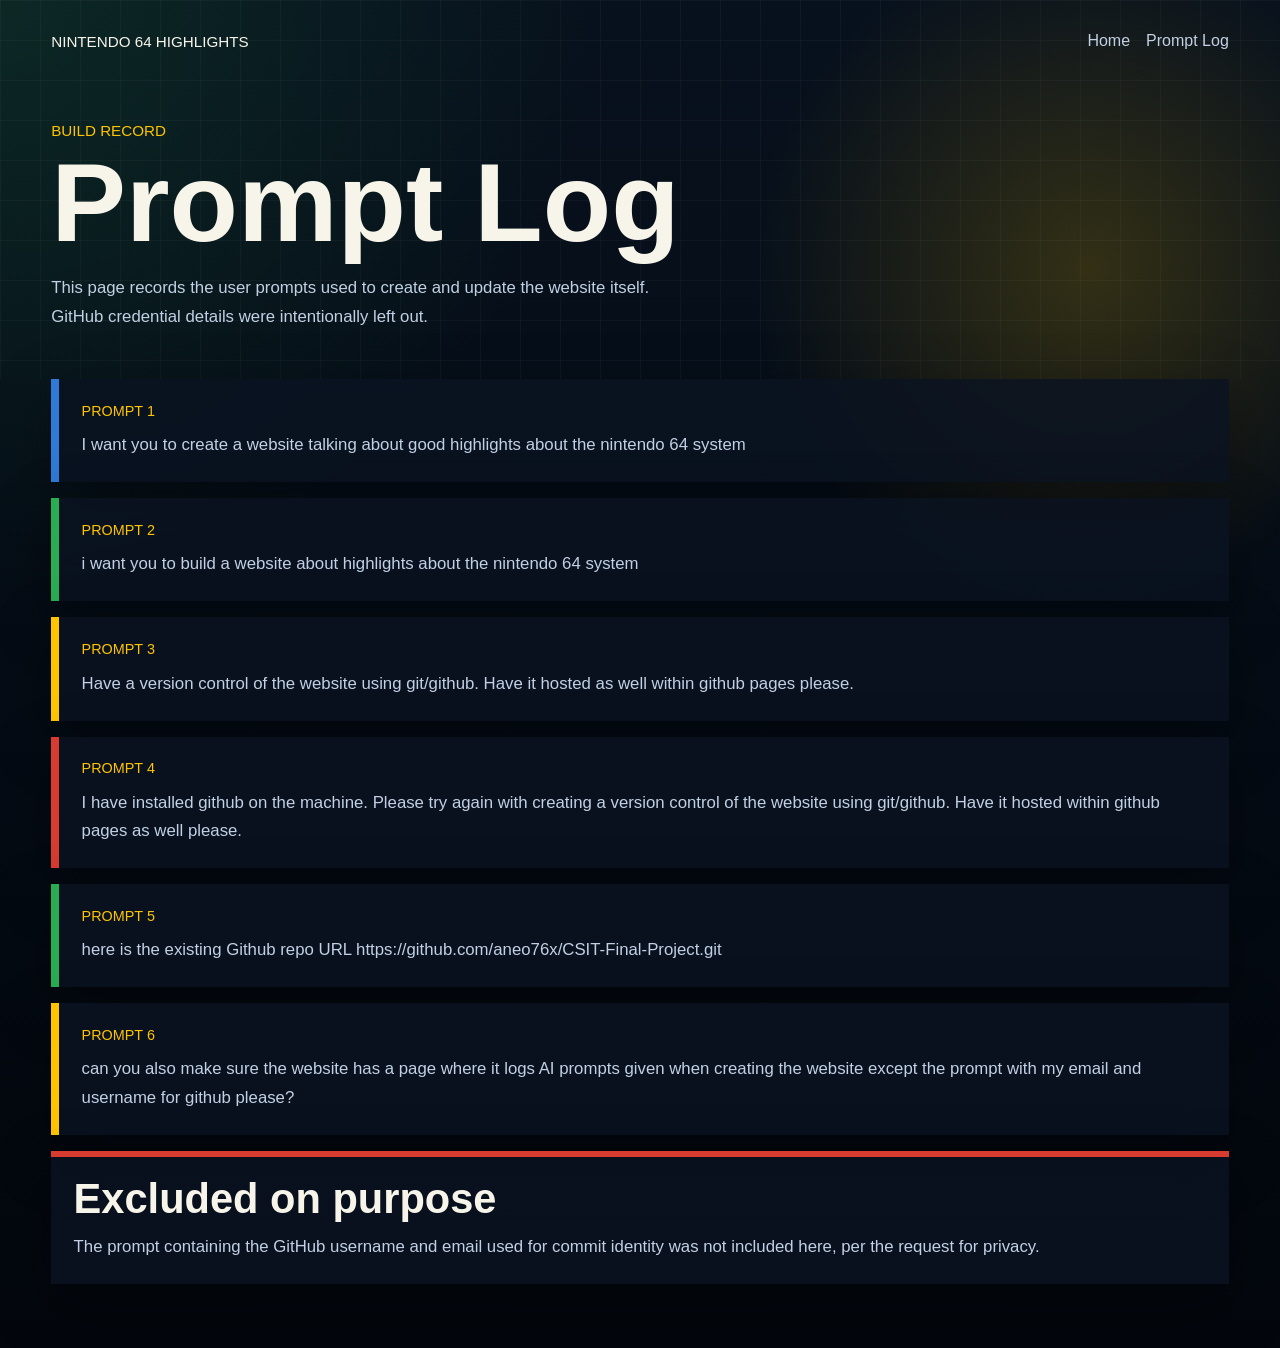
==== prompts.html @ 2c6e8f1c "Add prompt log page" ====
<!DOCTYPE html>
<html lang="en">
<head>
  <meta charset="UTF-8">
  <meta name="viewport" content="width=device-width, initial-scale=1.0">
  <title>Prompt Log | Nintendo 64 Highlights</title>
  <link rel="stylesheet" href="styles.css">
</head>
<body class="subpage-body">
  <header class="subpage-header">
    <nav class="topbar">
      <a class="brand" href="index.html">Nintendo 64 Highlights</a>
      <div class="topbar-links">
        <a href="index.html">Home</a>
        <a href="#prompt-list">Prompt Log</a>
      </div>
    </nav>

    <div class="subpage-hero">
      <p class="eyebrow">Build record</p>
      <h1>Prompt Log</h1>
      <p class="lede">
        This page records the user prompts used to create and update the website itself.
        GitHub credential details were intentionally left out.
      </p>
    </div>
  </header>

  <main class="prompt-layout" id="prompt-list">
    <section class="prompt-card">
      <span class="prompt-tag">Prompt 1</span>
      <p>I want you to create a website talking about good highlights about the nintendo 64 system</p>
    </section>

    <section class="prompt-card">
      <span class="prompt-tag">Prompt 2</span>
      <p>i want you to build a website about highlights about the nintendo 64 system</p>
    </section>

    <section class="prompt-card">
      <span class="prompt-tag">Prompt 3</span>
      <p>Have a version control of the website using git/github. Have it hosted as well within github pages please.</p>
    </section>

    <section class="prompt-card">
      <span class="prompt-tag">Prompt 4</span>
      <p>I have installed github on the machine. Please try again with creating a version control of the website using git/github. Have it hosted within github pages as well please.</p>
    </section>

    <section class="prompt-card">
      <span class="prompt-tag">Prompt 5</span>
      <p>here is the existing Github repo URL https://github.com/aneo76x/CSIT-Final-Project.git</p>
    </section>

    <section class="prompt-card">
      <span class="prompt-tag">Prompt 6</span>
      <p>can you also make sure the website has a page where it logs AI prompts given when creating the website except the prompt with my email and username for github please?</p>
    </section>

    <section class="prompt-note">
      <h2>Excluded on purpose</h2>
      <p>
        The prompt containing the GitHub username and email used for commit identity was not included here,
        per the request for privacy.
      </p>
    </section>
  </main>
</body>
</html>
---- styles.css ----
:root {
  --bg: #07111d;
  --bg-deep: #03070d;
  --panel: rgba(10, 19, 33, 0.82);
  --panel-soft: rgba(255, 255, 255, 0.08);
  --text: #f7f4e9;
  --muted: #c1d0e4;
  --green: #29ad53;
  --blue: #2f7ad6;
  --yellow: #ffc400;
  --red: #d83b30;
  --line: rgba(255, 255, 255, 0.14);
  --shadow: 0 20px 60px rgba(0, 0, 0, 0.35);
}

* {
  box-sizing: border-box;
}

html {
  scroll-behavior: smooth;
}

body {
  margin: 0;
  font-family: "Trebuchet MS", "Segoe UI", sans-serif;
  color: var(--text);
  background:
    radial-gradient(circle at top left, rgba(41, 173, 83, 0.15), transparent 32%),
    radial-gradient(circle at 85% 20%, rgba(255, 196, 0, 0.18), transparent 22%),
    linear-gradient(180deg, var(--bg) 0%, var(--bg-deep) 100%);
}

img {
  display: block;
  max-width: 100%;
}

a {
  color: inherit;
  text-decoration: none;
}

.hero,
.feature-grid,
.spotlight,
.timeline,
.legacy-band,
.intro-band {
  padding-inline: clamp(1.2rem, 4vw, 4rem);
}

.hero {
  min-height: 100vh;
  padding-top: 1.25rem;
  padding-bottom: 3rem;
  background:
    linear-gradient(rgba(255, 255, 255, 0.03) 1px, transparent 1px),
    linear-gradient(90deg, rgba(255, 255, 255, 0.03) 1px, transparent 1px);
  background-size: 40px 40px;
}

.topbar {
  display: flex;
  align-items: center;
  justify-content: space-between;
  gap: 1rem;
  padding: 0.75rem 0 1.5rem;
}

.brand,
h1,
h2,
.year,
.eyebrow {
  font-family: Impact, Haettenschweiler, "Arial Black", sans-serif;
}

.brand {
  letter-spacing: 0;
  text-transform: uppercase;
  font-size: 0.95rem;
}

.topbar-links {
  display: flex;
  flex-wrap: wrap;
  gap: 1rem;
  color: var(--muted);
}

.hero-content {
  display: grid;
  grid-template-columns: minmax(0, 1.1fr) minmax(280px, 0.9fr);
  align-items: center;
  gap: clamp(2rem, 4vw, 4rem);
  padding-top: 2rem;
}

.eyebrow {
  margin: 0 0 0.75rem;
  color: var(--yellow);
  text-transform: uppercase;
  font-size: 0.95rem;
}

h1 {
  margin: 0;
  max-width: 11ch;
  font-size: clamp(3.3rem, 9vw, 7rem);
  line-height: 0.92;
}

.lede,
.intro-band p,
.feature-grid p,
.spotlight p,
.legacy-band p,
.timeline p {
  color: var(--muted);
  font-size: 1.05rem;
  line-height: 1.7;
}

.lede {
  max-width: 40rem;
  margin: 1.25rem 0 0;
}

.hero-stats {
  display: grid;
  grid-template-columns: repeat(3, minmax(0, 1fr));
  gap: 1rem;
  margin-top: 2rem;
}

.hero-stats div {
  min-height: 122px;
  padding: 1rem;
  border: 1px solid var(--line);
  background: var(--panel-soft);
  backdrop-filter: blur(6px);
}

.hero-stats strong {
  display: block;
  margin-bottom: 0.4rem;
  font-size: 1.8rem;
}

.hero-media {
  margin: 0;
}

.hero-media img {
  width: 100%;
  aspect-ratio: 4 / 3;
  object-fit: cover;
  border: 1px solid rgba(255, 255, 255, 0.18);
  box-shadow: var(--shadow);
}

.intro-band {
  padding-top: 1.6rem;
  padding-bottom: 3rem;
}

.intro-band p {
  max-width: 60rem;
  margin: 0;
  font-size: 1.15rem;
}

.feature-grid {
  display: grid;
  grid-template-columns: repeat(2, minmax(0, 1fr));
  gap: 1rem;
  padding-bottom: 4rem;
}

.feature-grid article {
  padding: 1.4rem;
  border-top: 6px solid transparent;
  background: var(--panel);
  box-shadow: var(--shadow);
}

.feature-grid article:nth-child(1) {
  border-color: var(--green);
}

.feature-grid article:nth-child(2) {
  border-color: var(--blue);
}

.feature-grid article:nth-child(3) {
  border-color: var(--yellow);
}

.feature-grid article:nth-child(4) {
  border-color: var(--red);
}

h2 {
  margin: 0 0 0.8rem;
  font-size: clamp(1.8rem, 4vw, 2.6rem);
  line-height: 0.98;
}

.spotlight {
  display: grid;
  grid-template-columns: minmax(0, 1.1fr) minmax(280px, 0.8fr);
  gap: 1rem;
  padding-bottom: 4rem;
}

.spotlight-copy,
.quote-panel {
  padding: 1.6rem;
  background: var(--panel);
  box-shadow: var(--shadow);
}

.quote-panel {
  display: flex;
  align-items: center;
  border-left: 8px solid var(--yellow);
}

.timeline {
  display: grid;
  grid-template-columns: repeat(4, minmax(0, 1fr));
  gap: 1rem;
  padding-bottom: 4rem;
}

.timeline-item {
  padding: 1.2rem;
  background: rgba(255, 255, 255, 0.05);
  border-bottom: 5px solid var(--blue);
}

.timeline-item:nth-child(2) {
  border-color: var(--green);
}

.timeline-item:nth-child(3) {
  border-color: var(--yellow);
}

.timeline-item:nth-child(4) {
  border-color: var(--red);
}

.year {
  display: inline-block;
  margin-bottom: 0.7rem;
  font-size: 1.5rem;
}

.legacy-band {
  padding-top: 1rem;
  padding-bottom: 5rem;
}

.legacy-band p,
.legacy-band h2 {
  max-width: 52rem;
}

.site-footer,
.subpage-header,
.prompt-layout {
  padding-inline: clamp(1.2rem, 4vw, 4rem);
}

.site-footer {
  padding-bottom: 3rem;
}

.site-footer p {
  margin: 0;
  color: var(--muted);
}

.site-footer a {
  color: var(--yellow);
}

.subpage-body {
  min-height: 100vh;
}

.subpage-header {
  padding-top: 1.25rem;
  padding-bottom: 2rem;
  background:
    linear-gradient(rgba(255, 255, 255, 0.03) 1px, transparent 1px),
    linear-gradient(90deg, rgba(255, 255, 255, 0.03) 1px, transparent 1px);
  background-size: 40px 40px;
}

.subpage-hero {
  max-width: 48rem;
  padding: 3rem 0 1rem;
}

.prompt-layout {
  display: grid;
  gap: 1rem;
  padding-bottom: 4rem;
}

.prompt-card,
.prompt-note {
  padding: 1.4rem;
  background: var(--panel);
  box-shadow: var(--shadow);
}

.prompt-card {
  border-left: 8px solid var(--blue);
}

.prompt-card:nth-of-type(2) {
  border-left-color: var(--green);
}

.prompt-card:nth-of-type(3) {
  border-left-color: var(--yellow);
}

.prompt-card:nth-of-type(4) {
  border-left-color: var(--red);
}

.prompt-card:nth-of-type(5) {
  border-left-color: var(--green);
}

.prompt-card:nth-of-type(6) {
  border-left-color: var(--yellow);
}

.prompt-tag {
  display: inline-block;
  margin-bottom: 0.8rem;
  color: var(--yellow);
  font-family: Impact, Haettenschweiler, "Arial Black", sans-serif;
  text-transform: uppercase;
  font-size: 0.9rem;
}

.prompt-card p,
.prompt-note p {
  margin: 0;
  color: var(--muted);
  font-size: 1.05rem;
  line-height: 1.7;
}

.prompt-note {
  border-top: 6px solid var(--red);
}

@media (max-width: 900px) {
  .hero {
    min-height: auto;
  }

  .hero-content,
  .spotlight,
  .feature-grid,
  .timeline,
  .hero-stats {
    grid-template-columns: 1fr;
  }

  h1 {
    max-width: 9ch;
  }
}

@media (max-width: 640px) {
  .topbar {
    align-items: flex-start;
    flex-direction: column;
  }

  .topbar-links {
    gap: 0.75rem;
  }

  h1 {
    font-size: clamp(2.6rem, 15vw, 4rem);
  }

  h2 {
    font-size: clamp(1.6rem, 10vw, 2.2rem);
  }

  .lede,
  .intro-band p,
  .feature-grid p,
  .spotlight p,
  .legacy-band p,
  .timeline p {
    font-size: 1rem;
  }
}
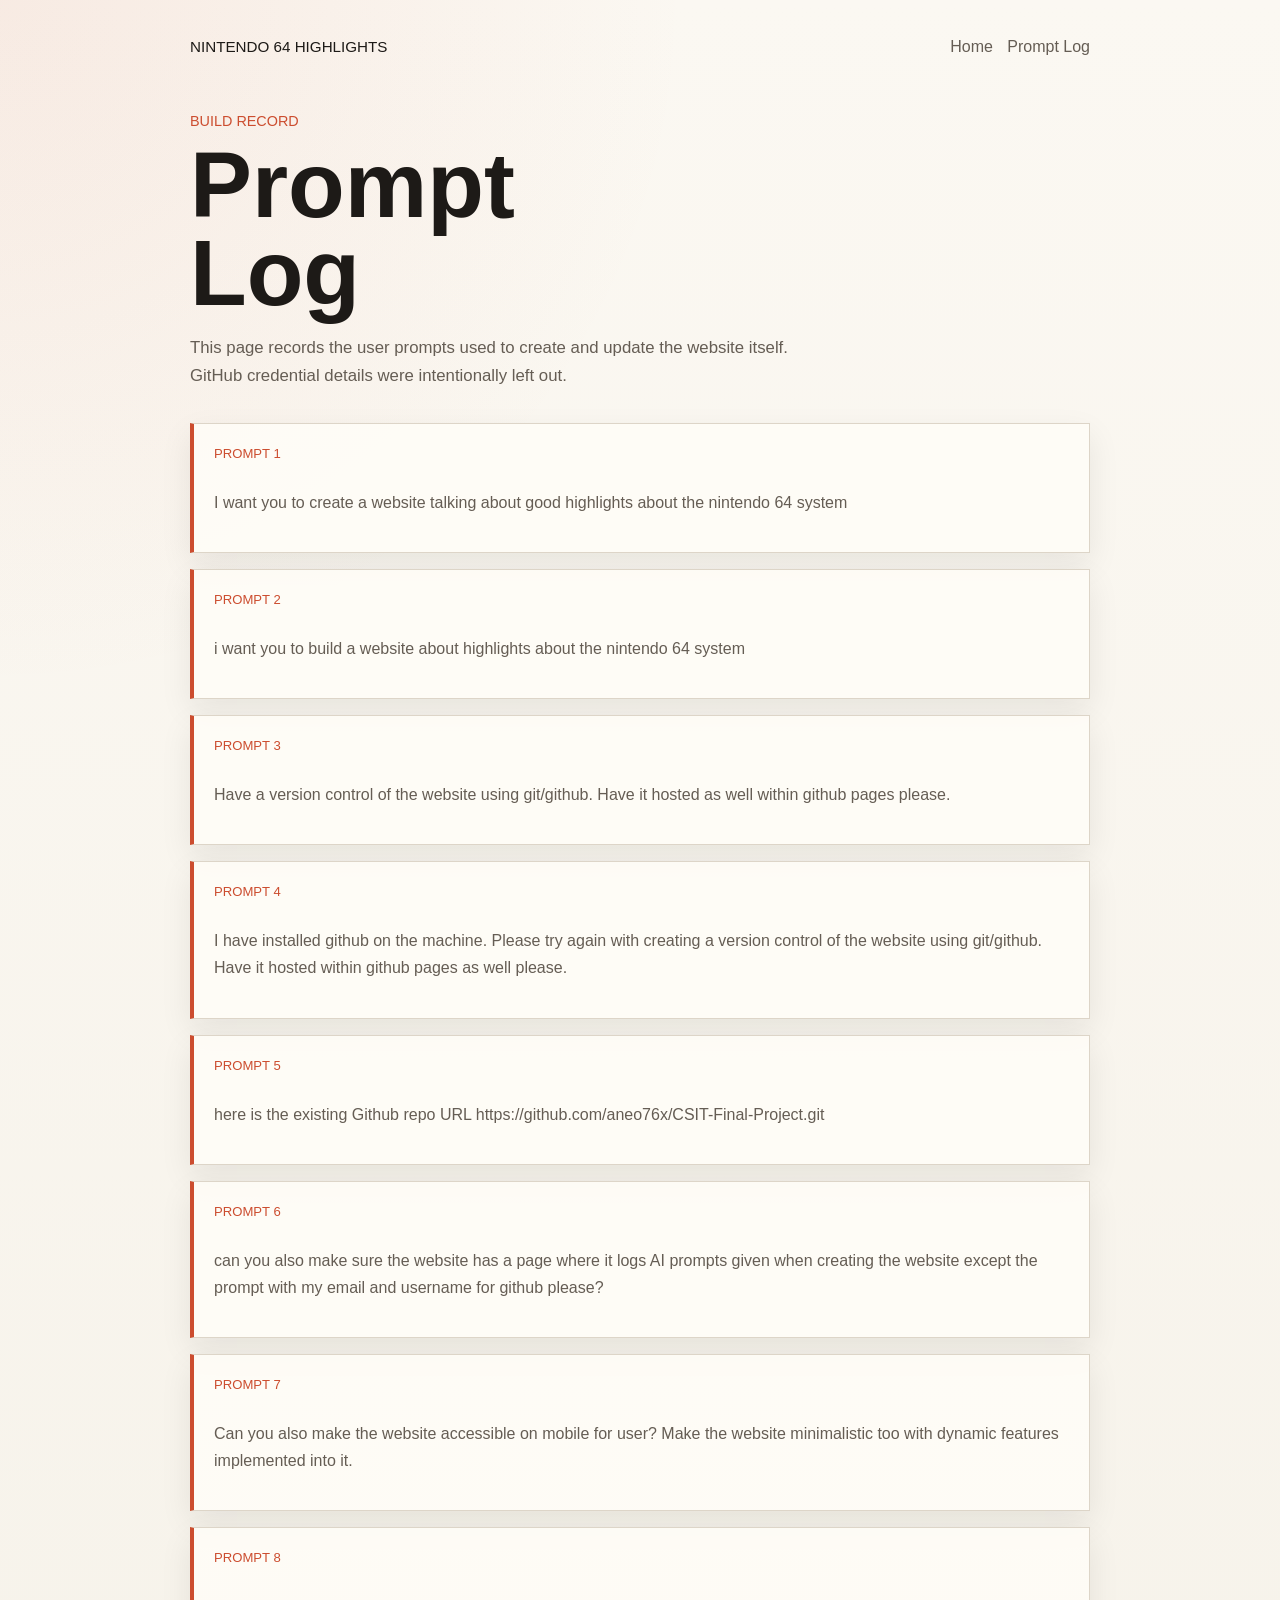
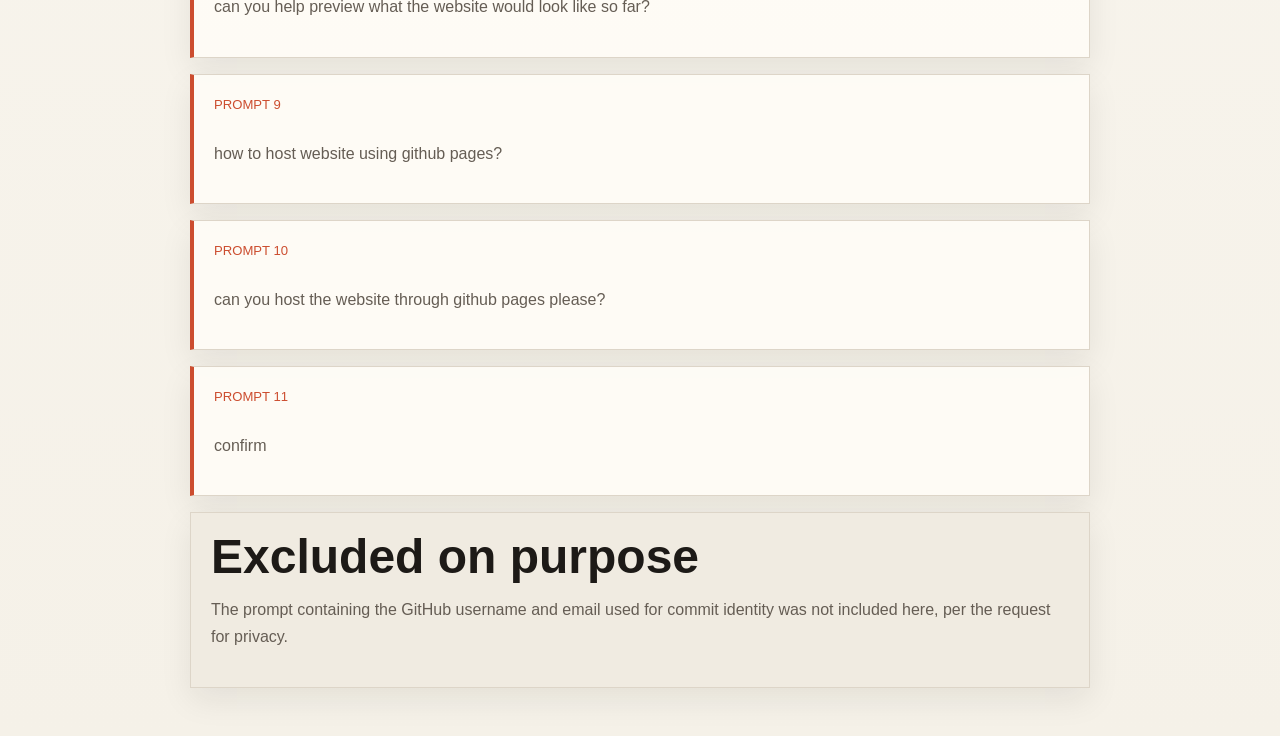
==== commit 7ad3c7f8: "Update prompt log page" ====
--- a/prompts.html
+++ b/prompts.html
@@ -57,6 +57,31 @@
       <p>can you also make sure the website has a page where it logs AI prompts given when creating the website except the prompt with my email and username for github please?</p>
     </section>
 
+    <section class="prompt-card">
+      <span class="prompt-tag">Prompt 7</span>
+      <p>Can you also make the website accessible on mobile for user? Make the website minimalistic too with dynamic features implemented into it.</p>
+    </section>
+
+    <section class="prompt-card">
+      <span class="prompt-tag">Prompt 8</span>
+      <p>can you help preview what the website would look like so far?</p>
+    </section>
+
+    <section class="prompt-card">
+      <span class="prompt-tag">Prompt 9</span>
+      <p>how to host website using github pages?</p>
+    </section>
+
+    <section class="prompt-card">
+      <span class="prompt-tag">Prompt 10</span>
+      <p>can you host the website through github pages please?</p>
+    </section>
+
+    <section class="prompt-card">
+      <span class="prompt-tag">Prompt 11</span>
+      <p>confirm</p>
+    </section>
+
     <section class="prompt-note">
       <h2>Excluded on purpose</h2>
       <p>
--- a/styles.css
+++ b/styles.css
@@ -1,16 +1,14 @@
 :root {
-  --bg: #07111d;
-  --bg-deep: #03070d;
-  --panel: rgba(10, 19, 33, 0.82);
-  --panel-soft: rgba(255, 255, 255, 0.08);
-  --text: #f7f4e9;
-  --muted: #c1d0e4;
-  --green: #29ad53;
-  --blue: #2f7ad6;
-  --yellow: #ffc400;
-  --red: #d83b30;
-  --line: rgba(255, 255, 255, 0.14);
-  --shadow: 0 20px 60px rgba(0, 0, 0, 0.35);
+  --bg: #f5f1e8;
+  --surface: #fffdf8;
+  --surface-strong: #f0ebe1;
+  --text: #1d1a17;
+  --muted: #655d54;
+  --line: #ddd5c8;
+  --accent: #cc4d2f;
+  --accent-strong: #1f6a46;
+  --accent-soft: #ece4d7;
+  --shadow: 0 12px 30px rgba(29, 26, 23, 0.08);
 }
 
 * {
@@ -23,12 +21,11 @@
 
 body {
   margin: 0;
+  color: var(--text);
   font-family: "Trebuchet MS", "Segoe UI", sans-serif;
-  color: var(--text);
   background:
-    radial-gradient(circle at top left, rgba(41, 173, 83, 0.15), transparent 32%),
-    radial-gradient(circle at 85% 20%, rgba(255, 196, 0, 0.18), transparent 22%),
-    linear-gradient(180deg, var(--bg) 0%, var(--bg-deep) 100%);
+    radial-gradient(circle at top left, rgba(204, 77, 47, 0.08), transparent 26%),
+    linear-gradient(180deg, #fbf8f2 0%, var(--bg) 100%);
 }
 
 img {
@@ -41,23 +38,15 @@
   text-decoration: none;
 }
 
-.hero,
-.feature-grid,
-.spotlight,
-.timeline,
-.legacy-band,
-.intro-band {
-  padding-inline: clamp(1.2rem, 4vw, 4rem);
-}
-
-.hero {
-  min-height: 100vh;
-  padding-top: 1.25rem;
-  padding-bottom: 3rem;
-  background:
-    linear-gradient(rgba(255, 255, 255, 0.03) 1px, transparent 1px),
-    linear-gradient(90deg, rgba(255, 255, 255, 0.03) 1px, transparent 1px);
-  background-size: 40px 40px;
+button,
+input {
+  font: inherit;
+}
+
+.site-shell,
+.site-footer {
+  width: min(1100px, calc(100% - 2rem));
+  margin: 0 auto;
 }
 
 .topbar {
@@ -65,346 +54,371 @@
   align-items: center;
   justify-content: space-between;
   gap: 1rem;
-  padding: 0.75rem 0 1.5rem;
+  padding: 1rem 0 1.25rem;
 }
 
 .brand,
+.eyebrow,
 h1,
 h2,
-.year,
-.eyebrow {
+h3,
+.metric-value,
+.game-tag,
+.panel-kicker,
+.prompt-tag {
   font-family: Impact, Haettenschweiler, "Arial Black", sans-serif;
+  letter-spacing: 0;
 }
 
 .brand {
-  letter-spacing: 0;
+  font-size: 0.95rem;
   text-transform: uppercase;
-  font-size: 0.95rem;
 }
 
 .topbar-links {
   display: flex;
   flex-wrap: wrap;
-  gap: 1rem;
+  gap: 0.9rem;
   color: var(--muted);
 }
 
-.hero-content {
+.topbar-links a {
+  padding: 0.35rem 0;
+}
+
+.hero {
   display: grid;
-  grid-template-columns: minmax(0, 1.1fr) minmax(280px, 0.9fr);
+  grid-template-columns: minmax(0, 1.1fr) minmax(260px, 0.9fr);
+  gap: 2rem;
   align-items: center;
-  gap: clamp(2rem, 4vw, 4rem);
-  padding-top: 2rem;
+  padding: 2rem 0 3rem;
 }
 
 .eyebrow {
   margin: 0 0 0.75rem;
-  color: var(--yellow);
+  color: var(--accent);
+  font-size: 0.9rem;
   text-transform: uppercase;
-  font-size: 0.95rem;
 }
 
 h1 {
   margin: 0;
-  max-width: 11ch;
-  font-size: clamp(3.3rem, 9vw, 7rem);
-  line-height: 0.92;
+  max-width: 9ch;
+  font-size: clamp(2.8rem, 8vw, 5.8rem);
+  line-height: 0.95;
+}
+
+h2 {
+  margin: 0;
+  font-size: clamp(1.9rem, 4vw, 3rem);
+  line-height: 0.98;
+}
+
+h3 {
+  margin: 0 0 0.75rem;
+  font-size: clamp(1.35rem, 3vw, 2rem);
+  line-height: 1.05;
 }
 
 .lede,
-.intro-band p,
-.feature-grid p,
-.spotlight p,
-.legacy-band p,
-.timeline p {
+.metric-card p,
+.focus-panel p,
+.focus-points,
+.game-card p,
+.legacy-copy,
+.site-footer p,
+.filter-summary,
+.prompt-card p,
+.prompt-note p {
   color: var(--muted);
+  line-height: 1.7;
+}
+
+.lede {
+  max-width: 38rem;
+  margin: 1rem 0 0;
   font-size: 1.05rem;
-  line-height: 1.7;
-}
-
-.lede {
-  max-width: 40rem;
-  margin: 1.25rem 0 0;
-}
-
-.hero-stats {
-  display: grid;
-  grid-template-columns: repeat(3, minmax(0, 1fr));
-  gap: 1rem;
-  margin-top: 2rem;
-}
-
-.hero-stats div {
-  min-height: 122px;
-  padding: 1rem;
+}
+
+.hero-actions {
+  display: flex;
+  flex-wrap: wrap;
+  gap: 0.85rem;
+  margin-top: 1.5rem;
+}
+
+.button-primary,
+.button-secondary {
+  display: inline-flex;
+  align-items: center;
+  justify-content: center;
+  min-height: 44px;
+  padding: 0.8rem 1.1rem;
   border: 1px solid var(--line);
-  background: var(--panel-soft);
-  backdrop-filter: blur(6px);
-}
-
-.hero-stats strong {
-  display: block;
-  margin-bottom: 0.4rem;
-  font-size: 1.8rem;
-}
-
-.hero-media {
-  margin: 0;
+  background: var(--surface);
+}
+
+.button-primary {
+  color: #fff;
+  border-color: var(--accent);
+  background: var(--accent);
 }
 
 .hero-media img {
   width: 100%;
   aspect-ratio: 4 / 3;
   object-fit: cover;
-  border: 1px solid rgba(255, 255, 255, 0.18);
+  border: 1px solid var(--line);
+  background: var(--surface);
   box-shadow: var(--shadow);
 }
 
-.intro-band {
-  padding-top: 1.6rem;
-  padding-bottom: 3rem;
-}
-
-.intro-band p {
-  max-width: 60rem;
-  margin: 0;
-  font-size: 1.15rem;
-}
-
-.feature-grid {
-  display: grid;
-  grid-template-columns: repeat(2, minmax(0, 1fr));
-  gap: 1rem;
-  padding-bottom: 4rem;
-}
-
-.feature-grid article {
-  padding: 1.4rem;
-  border-top: 6px solid transparent;
-  background: var(--panel);
-  box-shadow: var(--shadow);
-}
-
-.feature-grid article:nth-child(1) {
-  border-color: var(--green);
-}
-
-.feature-grid article:nth-child(2) {
-  border-color: var(--blue);
-}
-
-.feature-grid article:nth-child(3) {
-  border-color: var(--yellow);
-}
-
-.feature-grid article:nth-child(4) {
-  border-color: var(--red);
-}
-
-h2 {
-  margin: 0 0 0.8rem;
-  font-size: clamp(1.8rem, 4vw, 2.6rem);
-  line-height: 0.98;
-}
-
-.spotlight {
-  display: grid;
-  grid-template-columns: minmax(0, 1.1fr) minmax(280px, 0.8fr);
-  gap: 1rem;
-  padding-bottom: 4rem;
-}
-
-.spotlight-copy,
-.quote-panel {
-  padding: 1.6rem;
-  background: var(--panel);
-  box-shadow: var(--shadow);
-}
-
-.quote-panel {
-  display: flex;
-  align-items: center;
-  border-left: 8px solid var(--yellow);
-}
-
-.timeline {
-  display: grid;
-  grid-template-columns: repeat(4, minmax(0, 1fr));
-  gap: 1rem;
-  padding-bottom: 4rem;
-}
-
-.timeline-item {
-  padding: 1.2rem;
-  background: rgba(255, 255, 255, 0.05);
-  border-bottom: 5px solid var(--blue);
-}
-
-.timeline-item:nth-child(2) {
-  border-color: var(--green);
-}
-
-.timeline-item:nth-child(3) {
-  border-color: var(--yellow);
-}
-
-.timeline-item:nth-child(4) {
-  border-color: var(--red);
-}
-
-.year {
-  display: inline-block;
-  margin-bottom: 0.7rem;
-  font-size: 1.5rem;
-}
-
-.legacy-band {
-  padding-top: 1rem;
-  padding-bottom: 5rem;
-}
-
-.legacy-band p,
-.legacy-band h2 {
-  max-width: 52rem;
-}
-
-.site-footer,
-.subpage-header,
-.prompt-layout {
-  padding-inline: clamp(1.2rem, 4vw, 4rem);
-}
-
-.site-footer {
-  padding-bottom: 3rem;
-}
-
-.site-footer p {
-  margin: 0;
-  color: var(--muted);
-}
-
-.site-footer a {
-  color: var(--yellow);
-}
-
-.subpage-body {
-  min-height: 100vh;
-}
-
-.subpage-header {
-  padding-top: 1.25rem;
-  padding-bottom: 2rem;
-  background:
-    linear-gradient(rgba(255, 255, 255, 0.03) 1px, transparent 1px),
-    linear-gradient(90deg, rgba(255, 255, 255, 0.03) 1px, transparent 1px);
-  background-size: 40px 40px;
-}
-
-.subpage-hero {
-  max-width: 48rem;
-  padding: 3rem 0 1rem;
-}
-
-.prompt-layout {
+.overview-grid,
+.game-grid {
   display: grid;
   gap: 1rem;
-  padding-bottom: 4rem;
+}
+
+.overview-grid {
+  grid-template-columns: repeat(3, minmax(0, 1fr));
+  margin-bottom: 1.25rem;
+}
+
+.metric-card,
+.focus-panel,
+.game-card,
+.prompt-card,
+.prompt-note,
+.legacy-strip {
+  border: 1px solid var(--line);
+  background: rgba(255, 253, 248, 0.88);
+  box-shadow: var(--shadow);
+}
+
+.metric-card {
+  min-height: 172px;
+  padding: 1.2rem;
+}
+
+.metric-label,
+.panel-kicker {
+  display: inline-block;
+  margin-bottom: 0.6rem;
+  color: var(--accent);
+  font-size: 0.85rem;
+  text-transform: uppercase;
+}
+
+.metric-value {
+  display: block;
+  margin-bottom: 0.45rem;
+  font-size: 2rem;
+}
+
+.section-block {
+  padding: 1.25rem 0 3rem;
+}
+
+.section-heading {
+  max-width: 40rem;
+  margin-bottom: 1.25rem;
+}
+
+.interactive-block {
+  padding-top: 2rem;
+}
+
+.focus-layout {
+  display: grid;
+  grid-template-columns: minmax(220px, 240px) minmax(0, 1fr);
+  gap: 1rem;
+  align-items: start;
+}
+
+.chip-row {
+  display: flex;
+  flex-wrap: wrap;
+  gap: 0.75rem;
+}
+
+.focus-layout .chip-row {
+  flex-direction: column;
+}
+
+.chip {
+  min-height: 44px;
+  padding: 0.7rem 0.9rem;
+  border: 1px solid var(--line);
+  background: var(--surface);
+  color: var(--text);
+  text-align: left;
+  cursor: pointer;
+}
+
+.chip.is-active {
+  border-color: var(--accent);
+  background: var(--accent-soft);
+  color: var(--accent);
+}
+
+.focus-panel {
+  padding: 1.4rem;
+}
+
+.focus-points {
+  margin: 1rem 0 0;
+  padding-left: 1.2rem;
+}
+
+.game-grid {
+  grid-template-columns: repeat(3, minmax(0, 1fr));
+  margin-top: 1rem;
+}
+
+.game-card {
+  min-height: 220px;
+  padding: 1.25rem;
+}
+
+.game-card.is-hidden {
+  display: none;
+}
+
+.game-tag {
+  display: inline-block;
+  margin-bottom: 0.8rem;
+  color: var(--accent-strong);
+  font-size: 0.82rem;
+  text-transform: uppercase;
+}
+
+.filter-summary {
+  margin: 1rem 0 0;
+}
+
+.legacy-strip {
+  padding: 1.4rem;
+  margin-bottom: 3rem;
+}
+
+.legacy-copy {
+  max-width: 52rem;
+  margin: 1rem 0 0;
+}
+
+.site-footer {
+  padding: 0 0 2.5rem;
+}
+
+.site-footer a {
+  color: var(--accent);
+}
+
+.subpage-body .site-shell,
+.subpage-body .site-footer {
+  width: min(900px, calc(100% - 2rem));
+}
+
+.subpage-header {
+  width: min(900px, calc(100% - 2rem));
+  margin: 0 auto;
+  padding-top: 1rem;
+}
+
+.subpage-hero {
+  max-width: 42rem;
+  padding: 2rem 0 1rem;
+}
+
+.prompt-layout {
+  width: min(900px, calc(100% - 2rem));
+  margin: 0 auto;
+  display: grid;
+  gap: 1rem;
+  padding: 1rem 0 3rem;
 }
 
 .prompt-card,
 .prompt-note {
-  padding: 1.4rem;
-  background: var(--panel);
-  box-shadow: var(--shadow);
+  padding: 1.25rem;
 }
 
 .prompt-card {
-  border-left: 8px solid var(--blue);
-}
-
-.prompt-card:nth-of-type(2) {
-  border-left-color: var(--green);
-}
-
-.prompt-card:nth-of-type(3) {
-  border-left-color: var(--yellow);
-}
-
-.prompt-card:nth-of-type(4) {
-  border-left-color: var(--red);
-}
-
-.prompt-card:nth-of-type(5) {
-  border-left-color: var(--green);
-}
-
-.prompt-card:nth-of-type(6) {
-  border-left-color: var(--yellow);
+  border-left: 4px solid var(--accent);
 }
 
 .prompt-tag {
   display: inline-block;
-  margin-bottom: 0.8rem;
-  color: var(--yellow);
-  font-family: Impact, Haettenschweiler, "Arial Black", sans-serif;
+  margin-bottom: 0.75rem;
+  color: var(--accent);
+  font-size: 0.82rem;
   text-transform: uppercase;
-  font-size: 0.9rem;
-}
-
-.prompt-card p,
-.prompt-note p {
-  margin: 0;
-  color: var(--muted);
-  font-size: 1.05rem;
-  line-height: 1.7;
 }
 
 .prompt-note {
-  border-top: 6px solid var(--red);
+  background: var(--surface-strong);
 }
 
 @media (max-width: 900px) {
-  .hero {
-    min-height: auto;
-  }
-
-  .hero-content,
-  .spotlight,
-  .feature-grid,
-  .timeline,
-  .hero-stats {
+  .hero,
+  .overview-grid,
+  .focus-layout,
+  .game-grid {
     grid-template-columns: 1fr;
   }
 
-  h1 {
-    max-width: 9ch;
+  .focus-layout .chip-row {
+    flex-direction: row;
   }
 }
 
 @media (max-width: 640px) {
+  .site-shell,
+  .site-footer,
+  .subpage-header,
+  .prompt-layout,
+  .subpage-body .site-shell,
+  .subpage-body .site-footer {
+    width: min(100% - 1rem, 1100px);
+  }
+
   .topbar {
     align-items: flex-start;
     flex-direction: column;
   }
 
   .topbar-links {
-    gap: 0.75rem;
+    gap: 0.75rem 1rem;
   }
 
   h1 {
-    font-size: clamp(2.6rem, 15vw, 4rem);
+    max-width: 10ch;
+    font-size: clamp(2.35rem, 14vw, 3.8rem);
   }
 
   h2 {
-    font-size: clamp(1.6rem, 10vw, 2.2rem);
-  }
-
-  .lede,
-  .intro-band p,
-  .feature-grid p,
-  .spotlight p,
-  .legacy-band p,
-  .timeline p {
-    font-size: 1rem;
-  }
-}
+    font-size: clamp(1.65rem, 8vw, 2.2rem);
+  }
+
+  .hero {
+    padding-top: 1.25rem;
+  }
+
+  .metric-card,
+  .focus-panel,
+  .game-card,
+  .legacy-strip,
+  .prompt-card,
+  .prompt-note {
+    padding: 1rem;
+  }
+
+  .chip-row {
+    gap: 0.55rem;
+  }
+
+  .chip {
+    flex: 1 1 auto;
+    text-align: center;
+  }
+}
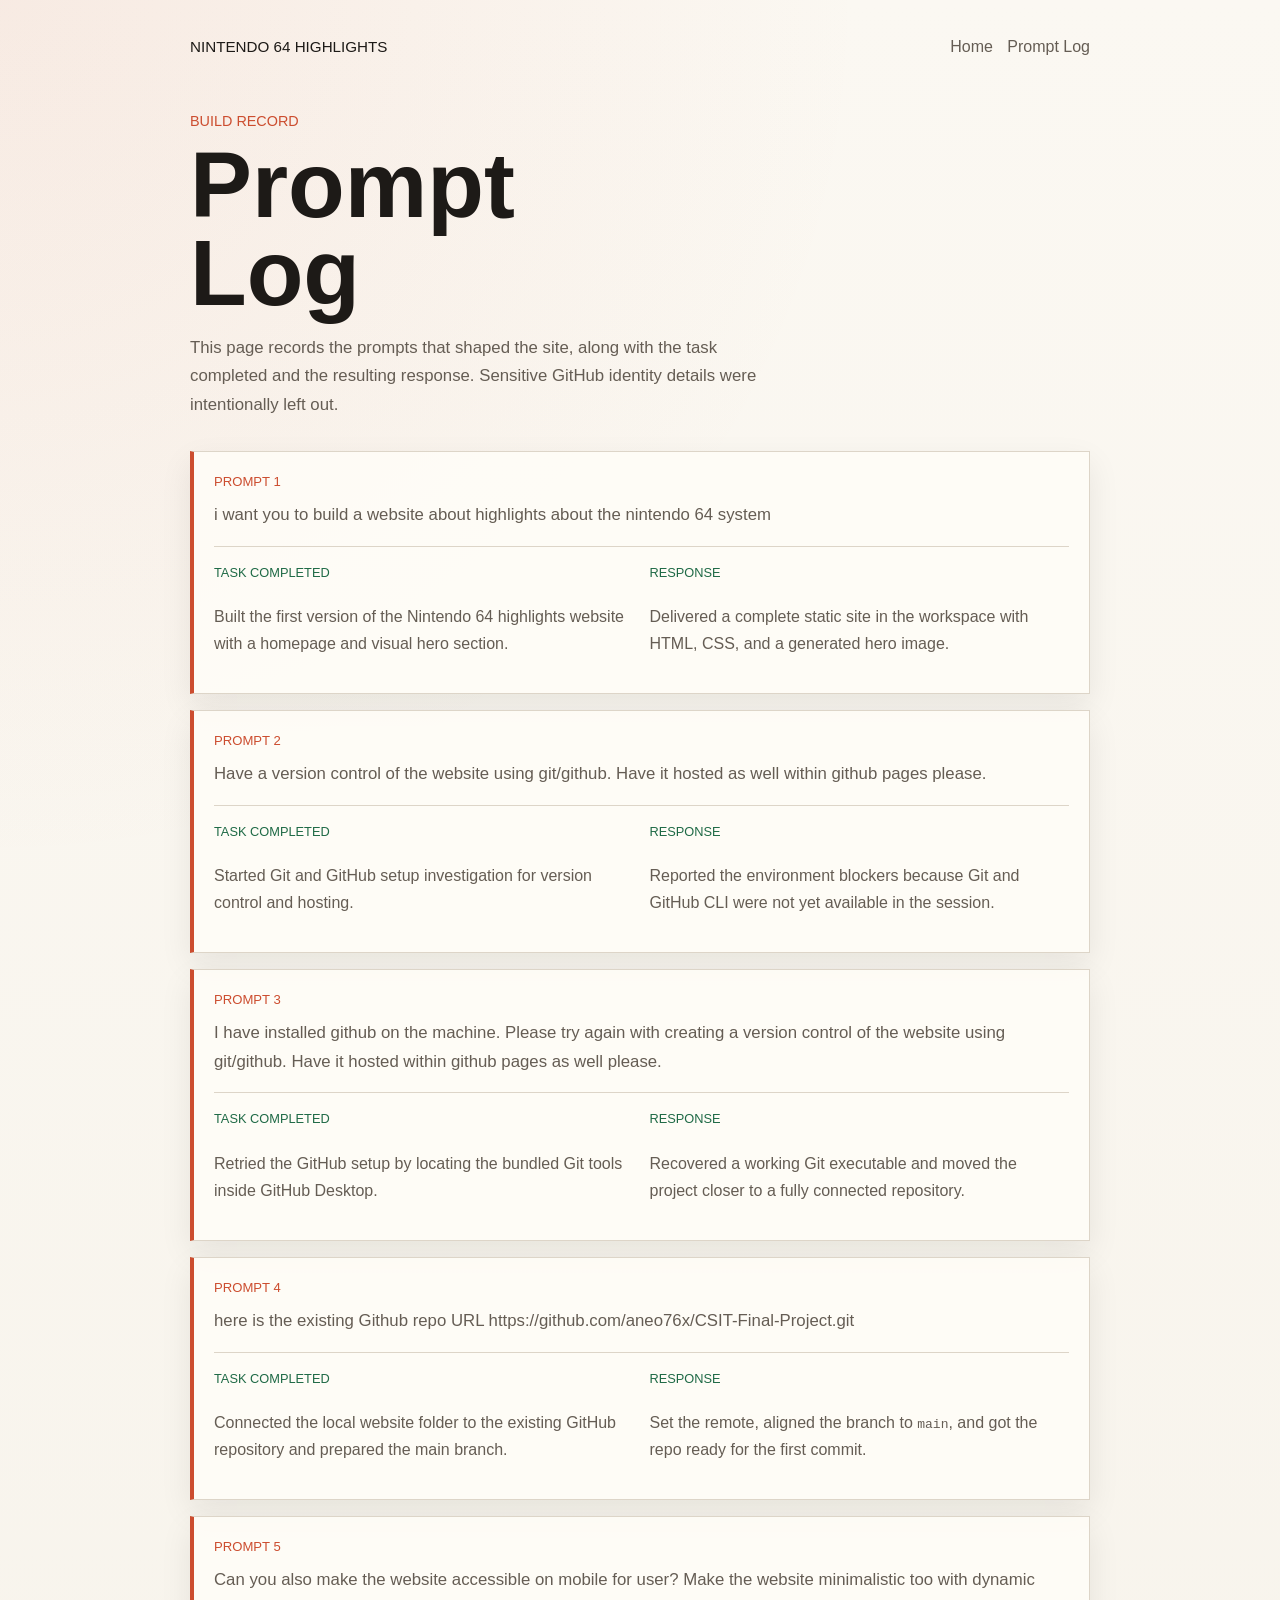
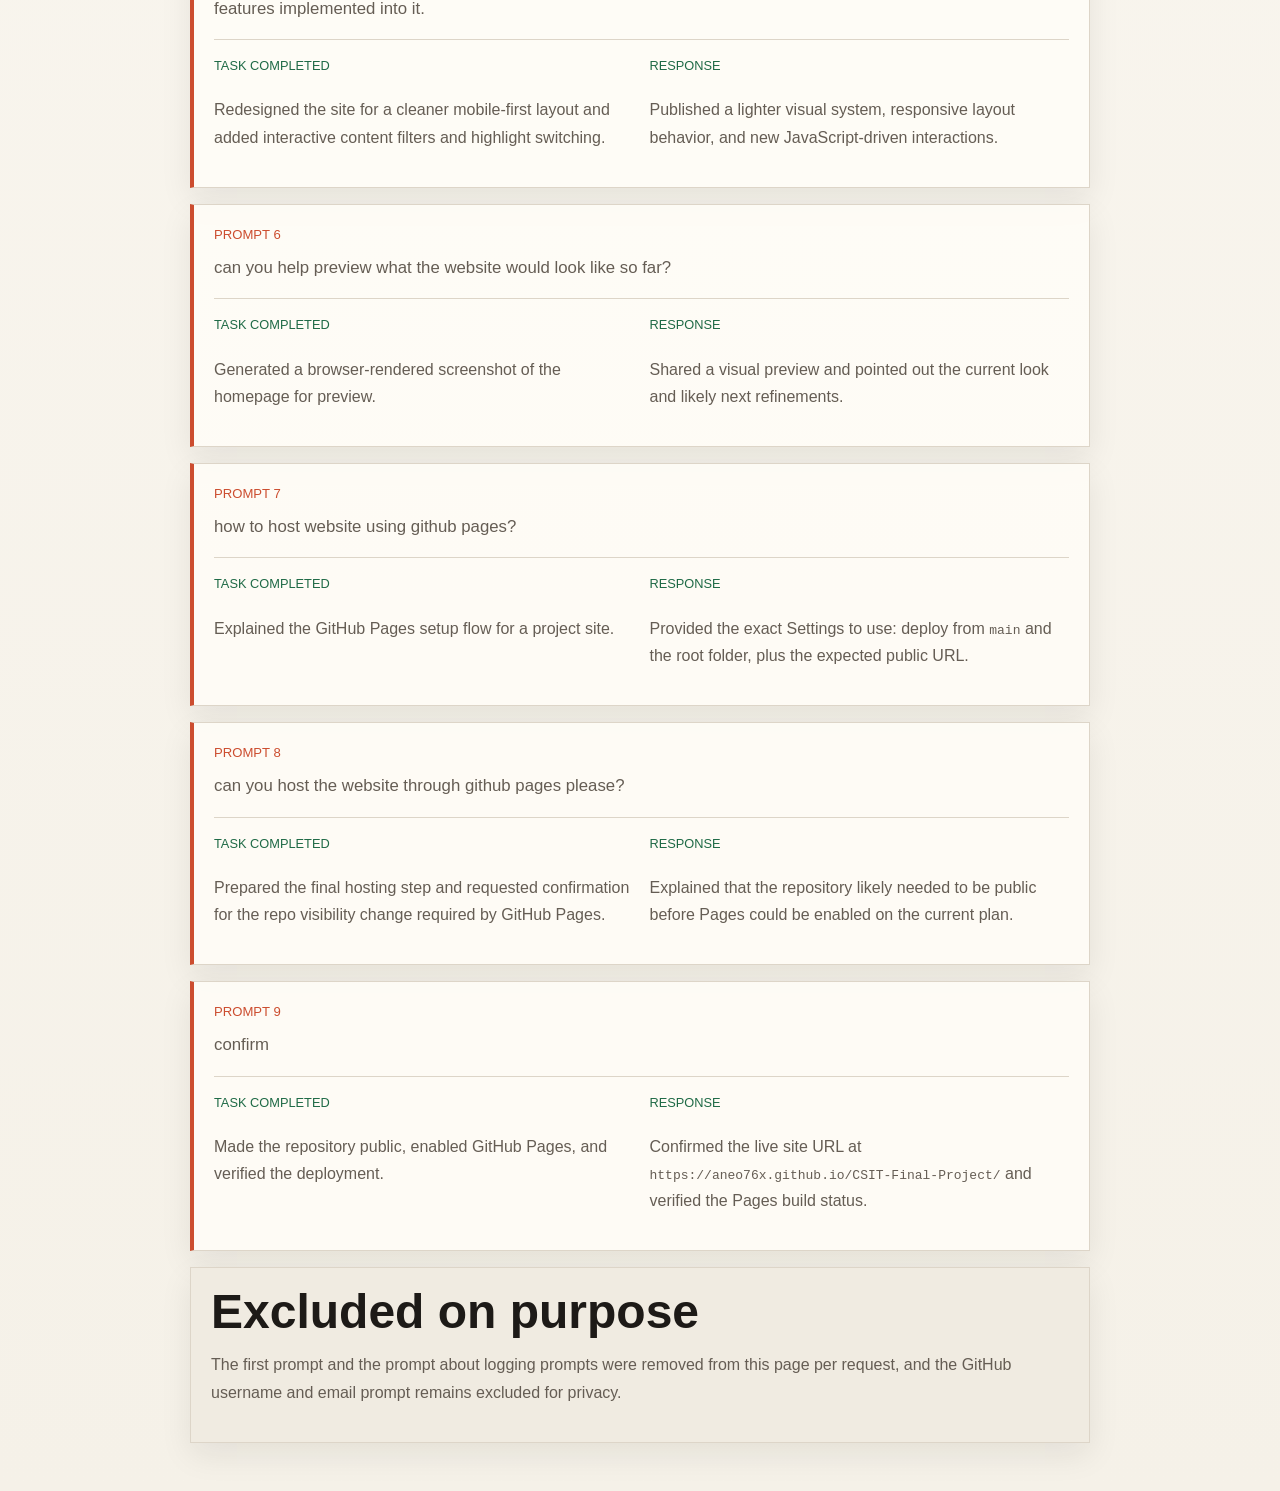
==== commit 68ba9655: "Expand prompt log with task summaries" ====
--- a/prompts.html
+++ b/prompts.html
@@ -20,8 +20,8 @@
       <p class="eyebrow">Build record</p>
       <h1>Prompt Log</h1>
       <p class="lede">
-        This page records the user prompts used to create and update the website itself.
-        GitHub credential details were intentionally left out.
+        This page records the prompts that shaped the site, along with the task completed
+        and the resulting response. Sensitive GitHub identity details were intentionally left out.
       </p>
     </div>
   </header>
@@ -29,64 +29,144 @@
   <main class="prompt-layout" id="prompt-list">
     <section class="prompt-card">
       <span class="prompt-tag">Prompt 1</span>
-      <p>I want you to create a website talking about good highlights about the nintendo 64 system</p>
+      <p class="prompt-text">i want you to build a website about highlights about the nintendo 64 system</p>
+      <div class="prompt-meta">
+        <div>
+          <span class="meta-label">Task completed</span>
+          <p>Built the first version of the Nintendo 64 highlights website with a homepage and visual hero section.</p>
+        </div>
+        <div>
+          <span class="meta-label">Response</span>
+          <p>Delivered a complete static site in the workspace with HTML, CSS, and a generated hero image.</p>
+        </div>
+      </div>
     </section>
 
     <section class="prompt-card">
       <span class="prompt-tag">Prompt 2</span>
-      <p>i want you to build a website about highlights about the nintendo 64 system</p>
+      <p class="prompt-text">Have a version control of the website using git/github. Have it hosted as well within github pages please.</p>
+      <div class="prompt-meta">
+        <div>
+          <span class="meta-label">Task completed</span>
+          <p>Started Git and GitHub setup investigation for version control and hosting.</p>
+        </div>
+        <div>
+          <span class="meta-label">Response</span>
+          <p>Reported the environment blockers because Git and GitHub CLI were not yet available in the session.</p>
+        </div>
+      </div>
     </section>
 
     <section class="prompt-card">
       <span class="prompt-tag">Prompt 3</span>
-      <p>Have a version control of the website using git/github. Have it hosted as well within github pages please.</p>
+      <p class="prompt-text">I have installed github on the machine. Please try again with creating a version control of the website using git/github. Have it hosted within github pages as well please.</p>
+      <div class="prompt-meta">
+        <div>
+          <span class="meta-label">Task completed</span>
+          <p>Retried the GitHub setup by locating the bundled Git tools inside GitHub Desktop.</p>
+        </div>
+        <div>
+          <span class="meta-label">Response</span>
+          <p>Recovered a working Git executable and moved the project closer to a fully connected repository.</p>
+        </div>
+      </div>
     </section>
 
     <section class="prompt-card">
       <span class="prompt-tag">Prompt 4</span>
-      <p>I have installed github on the machine. Please try again with creating a version control of the website using git/github. Have it hosted within github pages as well please.</p>
+      <p class="prompt-text">here is the existing Github repo URL https://github.com/aneo76x/CSIT-Final-Project.git</p>
+      <div class="prompt-meta">
+        <div>
+          <span class="meta-label">Task completed</span>
+          <p>Connected the local website folder to the existing GitHub repository and prepared the main branch.</p>
+        </div>
+        <div>
+          <span class="meta-label">Response</span>
+          <p>Set the remote, aligned the branch to <code>main</code>, and got the repo ready for the first commit.</p>
+        </div>
+      </div>
     </section>
 
     <section class="prompt-card">
       <span class="prompt-tag">Prompt 5</span>
-      <p>here is the existing Github repo URL https://github.com/aneo76x/CSIT-Final-Project.git</p>
+      <p class="prompt-text">Can you also make the website accessible on mobile for user? Make the website minimalistic too with dynamic features implemented into it.</p>
+      <div class="prompt-meta">
+        <div>
+          <span class="meta-label">Task completed</span>
+          <p>Redesigned the site for a cleaner mobile-first layout and added interactive content filters and highlight switching.</p>
+        </div>
+        <div>
+          <span class="meta-label">Response</span>
+          <p>Published a lighter visual system, responsive layout behavior, and new JavaScript-driven interactions.</p>
+        </div>
+      </div>
     </section>
 
     <section class="prompt-card">
       <span class="prompt-tag">Prompt 6</span>
-      <p>can you also make sure the website has a page where it logs AI prompts given when creating the website except the prompt with my email and username for github please?</p>
+      <p class="prompt-text">can you help preview what the website would look like so far?</p>
+      <div class="prompt-meta">
+        <div>
+          <span class="meta-label">Task completed</span>
+          <p>Generated a browser-rendered screenshot of the homepage for preview.</p>
+        </div>
+        <div>
+          <span class="meta-label">Response</span>
+          <p>Shared a visual preview and pointed out the current look and likely next refinements.</p>
+        </div>
+      </div>
     </section>
 
     <section class="prompt-card">
       <span class="prompt-tag">Prompt 7</span>
-      <p>Can you also make the website accessible on mobile for user? Make the website minimalistic too with dynamic features implemented into it.</p>
+      <p class="prompt-text">how to host website using github pages?</p>
+      <div class="prompt-meta">
+        <div>
+          <span class="meta-label">Task completed</span>
+          <p>Explained the GitHub Pages setup flow for a project site.</p>
+        </div>
+        <div>
+          <span class="meta-label">Response</span>
+          <p>Provided the exact Settings to use: deploy from <code>main</code> and the root folder, plus the expected public URL.</p>
+        </div>
+      </div>
     </section>
 
     <section class="prompt-card">
       <span class="prompt-tag">Prompt 8</span>
-      <p>can you help preview what the website would look like so far?</p>
+      <p class="prompt-text">can you host the website through github pages please?</p>
+      <div class="prompt-meta">
+        <div>
+          <span class="meta-label">Task completed</span>
+          <p>Prepared the final hosting step and requested confirmation for the repo visibility change required by GitHub Pages.</p>
+        </div>
+        <div>
+          <span class="meta-label">Response</span>
+          <p>Explained that the repository likely needed to be public before Pages could be enabled on the current plan.</p>
+        </div>
+      </div>
     </section>
 
     <section class="prompt-card">
       <span class="prompt-tag">Prompt 9</span>
-      <p>how to host website using github pages?</p>
-    </section>
-
-    <section class="prompt-card">
-      <span class="prompt-tag">Prompt 10</span>
-      <p>can you host the website through github pages please?</p>
-    </section>
-
-    <section class="prompt-card">
-      <span class="prompt-tag">Prompt 11</span>
-      <p>confirm</p>
+      <p class="prompt-text">confirm</p>
+      <div class="prompt-meta">
+        <div>
+          <span class="meta-label">Task completed</span>
+          <p>Made the repository public, enabled GitHub Pages, and verified the deployment.</p>
+        </div>
+        <div>
+          <span class="meta-label">Response</span>
+          <p>Confirmed the live site URL at <code>https://aneo76x.github.io/CSIT-Final-Project/</code> and verified the Pages build status.</p>
+        </div>
+      </div>
     </section>
 
     <section class="prompt-note">
       <h2>Excluded on purpose</h2>
       <p>
-        The prompt containing the GitHub username and email used for commit identity was not included here,
-        per the request for privacy.
+        The first prompt and the prompt about logging prompts were removed from this page per request,
+        and the GitHub username and email prompt remains excluded for privacy.
       </p>
     </section>
   </main>
--- a/styles.css
+++ b/styles.css
@@ -355,6 +355,31 @@
   text-transform: uppercase;
 }
 
+.prompt-text {
+  margin: 0;
+  color: var(--text);
+  font-size: 1.05rem;
+  line-height: 1.6;
+}
+
+.prompt-meta {
+  display: grid;
+  grid-template-columns: repeat(2, minmax(0, 1fr));
+  gap: 1rem;
+  margin-top: 1rem;
+  padding-top: 1rem;
+  border-top: 1px solid var(--line);
+}
+
+.meta-label {
+  display: inline-block;
+  margin-bottom: 0.45rem;
+  color: var(--accent-strong);
+  font-family: Impact, Haettenschweiler, "Arial Black", sans-serif;
+  font-size: 0.8rem;
+  text-transform: uppercase;
+}
+
 .prompt-note {
   background: var(--surface-strong);
 }
@@ -363,7 +388,8 @@
   .hero,
   .overview-grid,
   .focus-layout,
-  .game-grid {
+  .game-grid,
+  .prompt-meta {
     grid-template-columns: 1fr;
   }
 
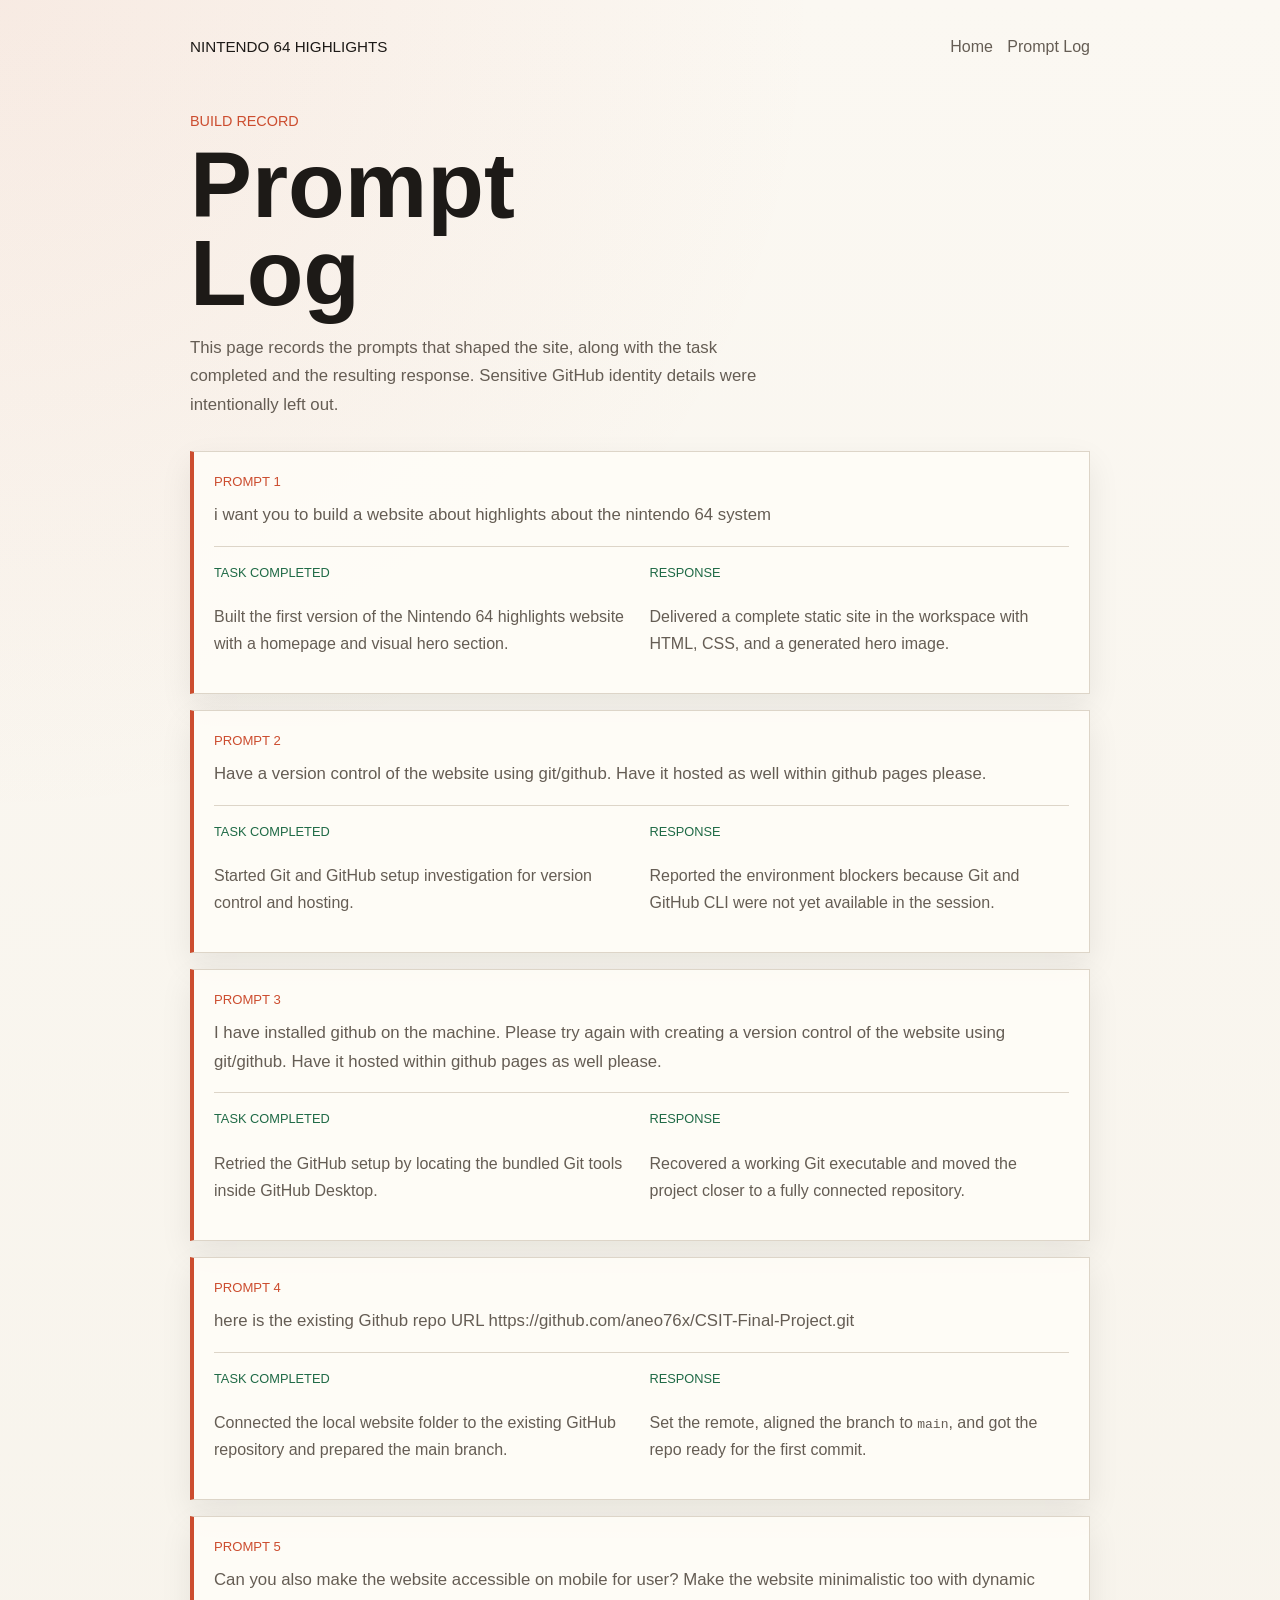
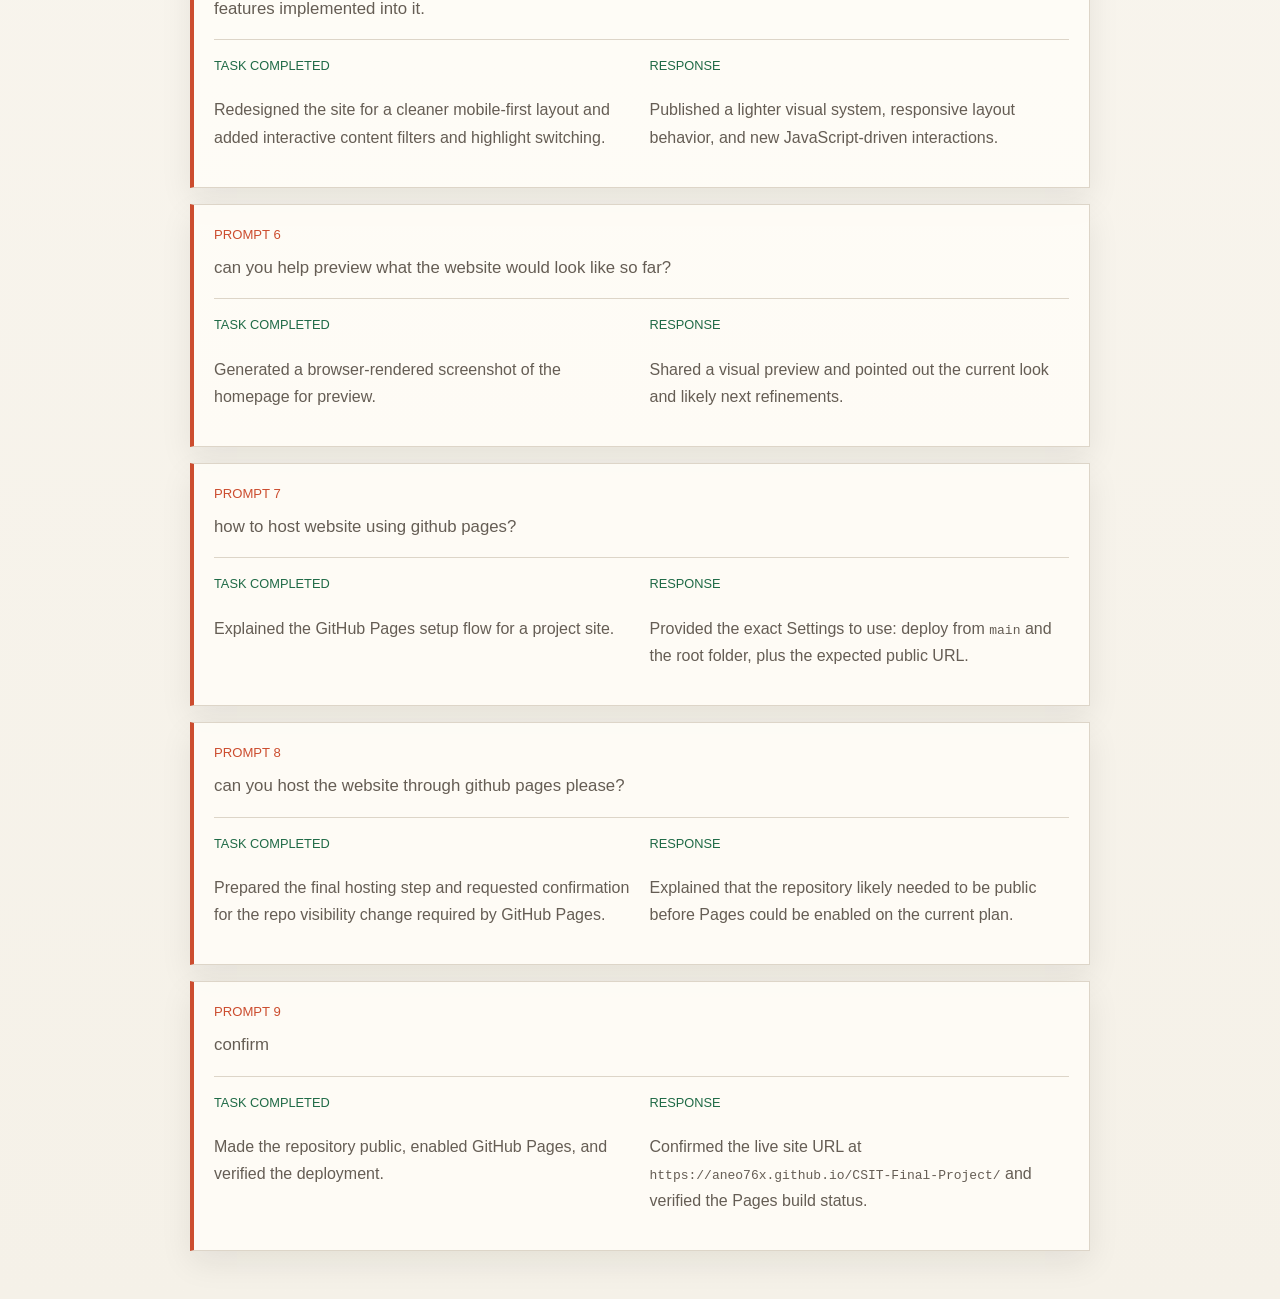
==== commit 72642630: "Remove prompt log footer note" ====
--- a/prompts.html
+++ b/prompts.html
@@ -162,13 +162,6 @@
       </div>
     </section>
 
-    <section class="prompt-note">
-      <h2>Excluded on purpose</h2>
-      <p>
-        The first prompt and the prompt about logging prompts were removed from this page per request,
-        and the GitHub username and email prompt remains excluded for privacy.
-      </p>
-    </section>
   </main>
 </body>
 </html>
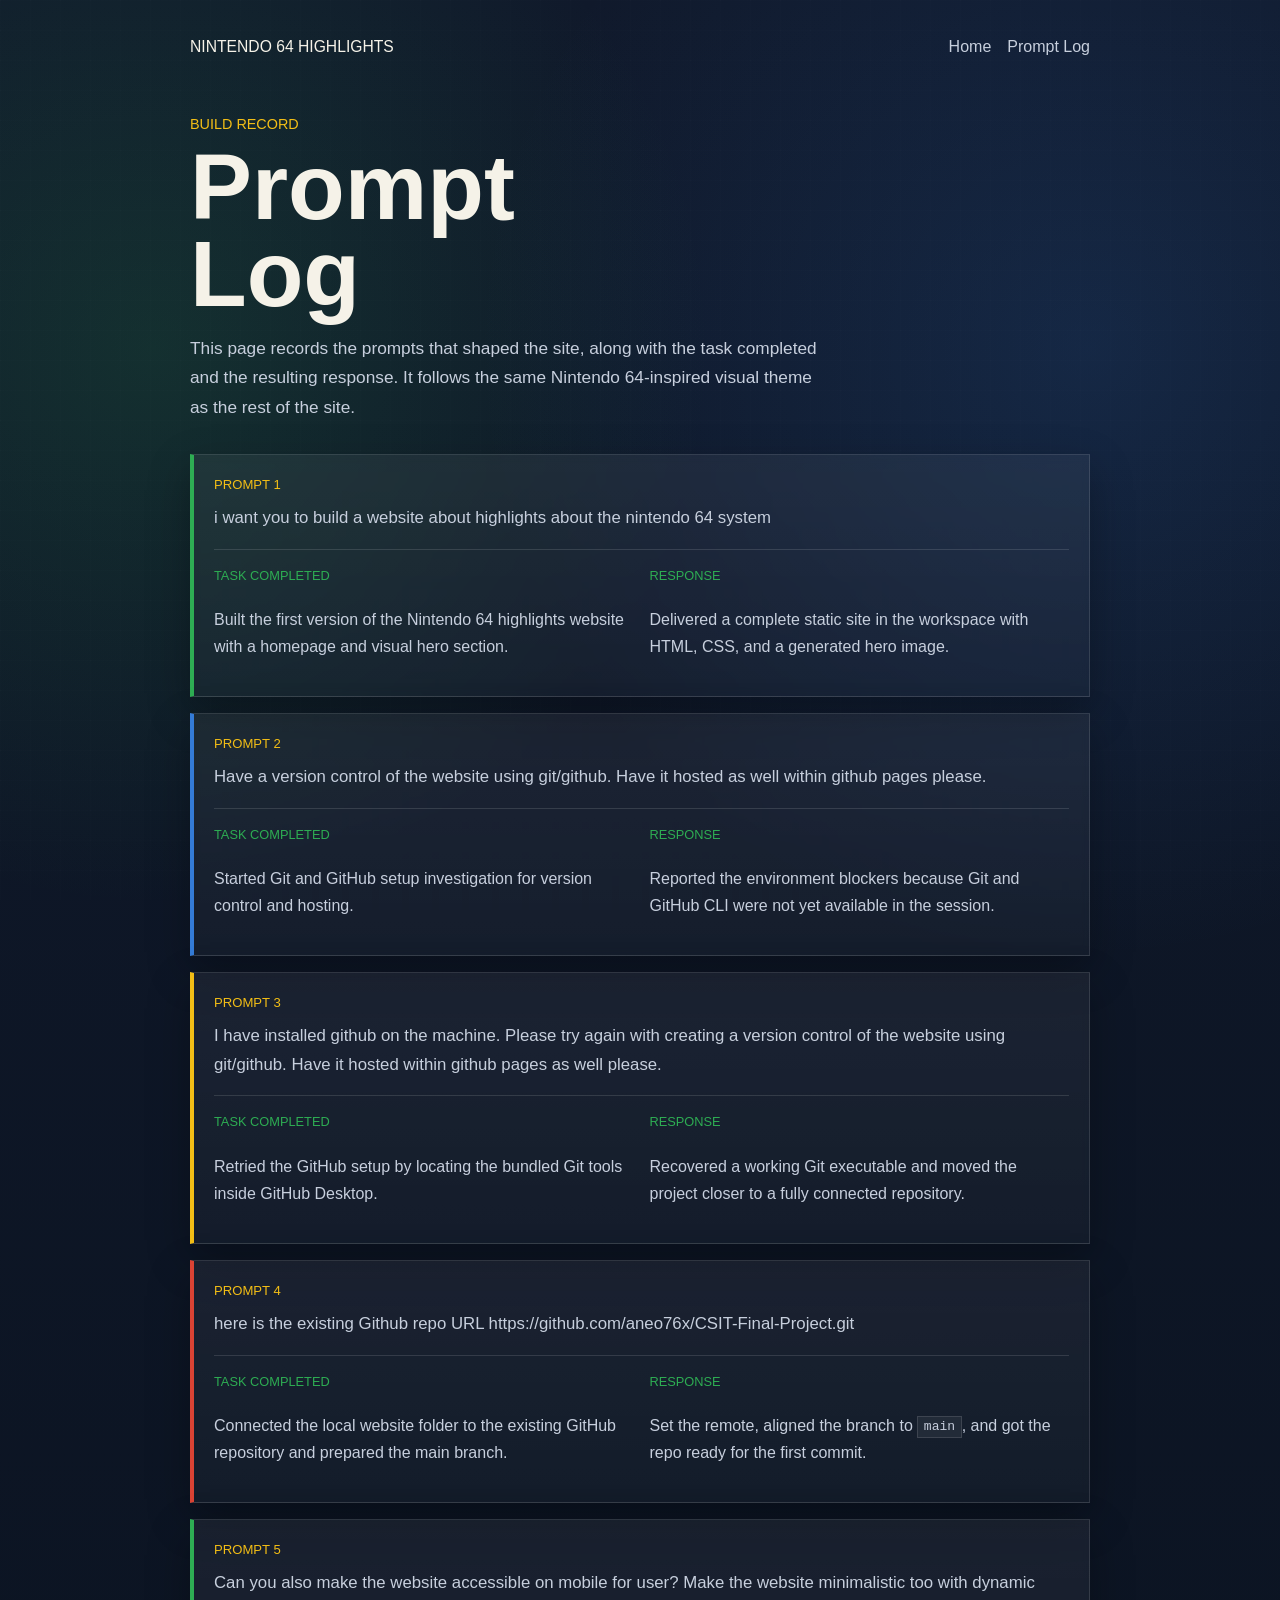
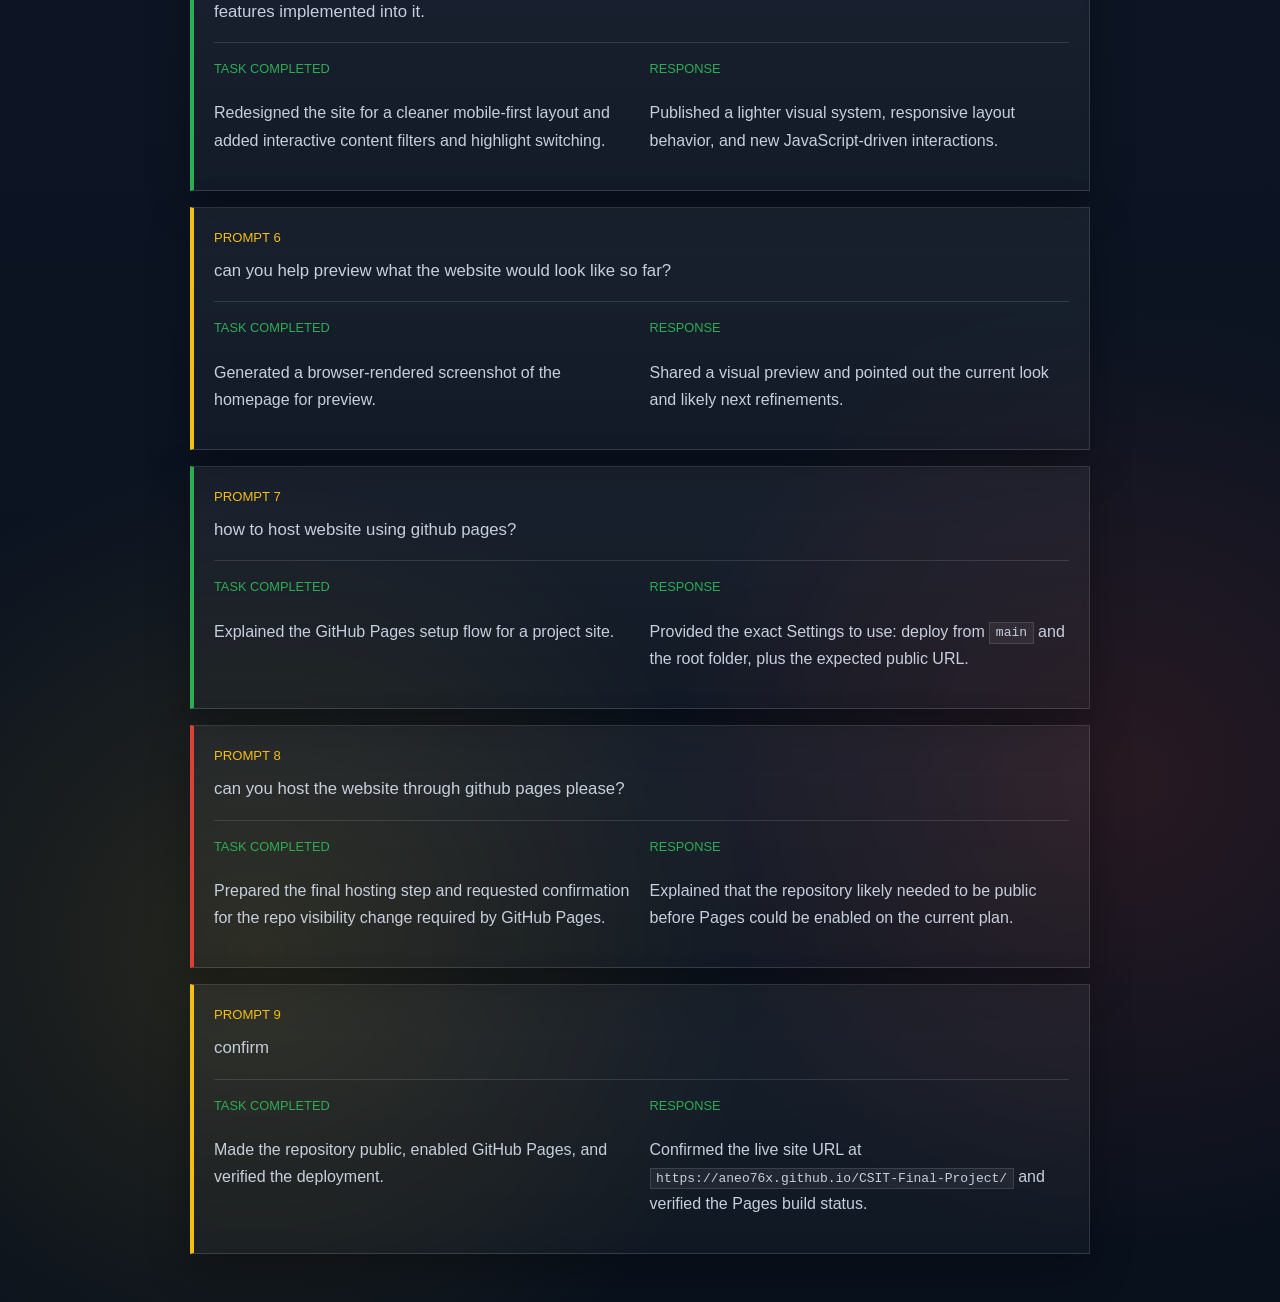
==== commit e29fe5f7: "Apply Nintendo 64 visual theme" ====
--- a/prompts.html
+++ b/prompts.html
@@ -21,7 +21,7 @@
       <h1>Prompt Log</h1>
       <p class="lede">
         This page records the prompts that shaped the site, along with the task completed
-        and the resulting response. Sensitive GitHub identity details were intentionally left out.
+        and the resulting response. It follows the same Nintendo 64-inspired visual theme as the rest of the site.
       </p>
     </div>
   </header>
--- a/styles.css
+++ b/styles.css
@@ -1,14 +1,17 @@
 :root {
-  --bg: #f5f1e8;
-  --surface: #fffdf8;
-  --surface-strong: #f0ebe1;
-  --text: #1d1a17;
-  --muted: #655d54;
-  --line: #ddd5c8;
-  --accent: #cc4d2f;
-  --accent-strong: #1f6a46;
-  --accent-soft: #ece4d7;
-  --shadow: 0 12px 30px rgba(29, 26, 23, 0.08);
+  --bg: #0c1423;
+  --bg-soft: #182235;
+  --surface: rgba(20, 28, 45, 0.92);
+  --surface-strong: rgba(31, 40, 61, 0.96);
+  --surface-tint: rgba(255, 255, 255, 0.06);
+  --text: #f5f2e8;
+  --muted: #c7cfdd;
+  --line: rgba(255, 255, 255, 0.12);
+  --green: #2ead53;
+  --blue: #347bd6;
+  --yellow: #f3be16;
+  --red: #da4334;
+  --shadow: 0 16px 40px rgba(0, 0, 0, 0.28);
 }
 
 * {
@@ -24,8 +27,23 @@
   color: var(--text);
   font-family: "Trebuchet MS", "Segoe UI", sans-serif;
   background:
-    radial-gradient(circle at top left, rgba(204, 77, 47, 0.08), transparent 26%),
-    linear-gradient(180deg, #fbf8f2 0%, var(--bg) 100%);
+    radial-gradient(circle at 12% 12%, rgba(46, 173, 83, 0.16), transparent 20%),
+    radial-gradient(circle at 85% 12%, rgba(52, 123, 214, 0.16), transparent 22%),
+    radial-gradient(circle at 20% 88%, rgba(243, 190, 22, 0.12), transparent 18%),
+    radial-gradient(circle at 88% 82%, rgba(218, 67, 52, 0.14), transparent 18%),
+    linear-gradient(180deg, #10192b 0%, #09111d 100%);
+}
+
+body::before {
+  content: "";
+  position: fixed;
+  inset: 0;
+  pointer-events: none;
+  background-image:
+    linear-gradient(rgba(255, 255, 255, 0.03) 1px, transparent 1px),
+    linear-gradient(90deg, rgba(255, 255, 255, 0.03) 1px, transparent 1px);
+  background-size: 30px 30px;
+  opacity: 0.35;
 }
 
 img {
@@ -54,7 +72,7 @@
   align-items: center;
   justify-content: space-between;
   gap: 1rem;
-  padding: 1rem 0 1.25rem;
+  padding: 1rem 0 1.4rem;
 }
 
 .brand,
@@ -65,20 +83,21 @@
 .metric-value,
 .game-tag,
 .panel-kicker,
-.prompt-tag {
+.prompt-tag,
+.meta-label {
   font-family: Impact, Haettenschweiler, "Arial Black", sans-serif;
   letter-spacing: 0;
 }
 
 .brand {
-  font-size: 0.95rem;
+  font-size: 0.98rem;
   text-transform: uppercase;
 }
 
 .topbar-links {
   display: flex;
   flex-wrap: wrap;
-  gap: 0.9rem;
+  gap: 1rem;
   color: var(--muted);
 }
 
@@ -88,15 +107,15 @@
 
 .hero {
   display: grid;
-  grid-template-columns: minmax(0, 1.1fr) minmax(260px, 0.9fr);
+  grid-template-columns: minmax(0, 1.05fr) minmax(260px, 0.95fr);
   gap: 2rem;
   align-items: center;
-  padding: 2rem 0 3rem;
+  padding: 1.5rem 0 2.8rem;
 }
 
 .eyebrow {
   margin: 0 0 0.75rem;
-  color: var(--accent);
+  color: var(--yellow);
   font-size: 0.9rem;
   text-transform: uppercase;
 }
@@ -105,7 +124,7 @@
   margin: 0;
   max-width: 9ch;
   font-size: clamp(2.8rem, 8vw, 5.8rem);
-  line-height: 0.95;
+  line-height: 0.94;
 }
 
 h2 {
@@ -128,16 +147,48 @@
 .legacy-copy,
 .site-footer p,
 .filter-summary,
-.prompt-card p,
-.prompt-note p {
+.prompt-card p {
   color: var(--muted);
   line-height: 1.7;
 }
 
 .lede {
-  max-width: 38rem;
+  max-width: 40rem;
   margin: 1rem 0 0;
-  font-size: 1.05rem;
+  font-size: 1.08rem;
+}
+
+.n64-mark {
+  display: flex;
+  gap: 0.55rem;
+  margin-top: 1.25rem;
+}
+
+.mark-pill,
+.theme-color {
+  display: block;
+}
+
+.mark-pill {
+  width: 36px;
+  height: 12px;
+  border-radius: 999px;
+}
+
+.green {
+  background: var(--green);
+}
+
+.blue {
+  background: var(--blue);
+}
+
+.yellow {
+  background: var(--yellow);
+}
+
+.red {
+  background: var(--red);
 }
 
 .hero-actions {
@@ -152,16 +203,21 @@
   display: inline-flex;
   align-items: center;
   justify-content: center;
-  min-height: 44px;
-  padding: 0.8rem 1.1rem;
+  min-height: 46px;
+  padding: 0.8rem 1.15rem;
   border: 1px solid var(--line);
   background: var(--surface);
+  box-shadow: var(--shadow);
 }
 
 .button-primary {
-  color: #fff;
-  border-color: var(--accent);
-  background: var(--accent);
+  color: #09111d;
+  border-color: var(--yellow);
+  background: var(--yellow);
+}
+
+.button-secondary {
+  background: rgba(255, 255, 255, 0.04);
 }
 
 .hero-media img {
@@ -173,6 +229,18 @@
   box-shadow: var(--shadow);
 }
 
+.theme-band {
+  display: grid;
+  grid-template-columns: repeat(4, 1fr);
+  gap: 0.75rem;
+  margin-bottom: 1.5rem;
+}
+
+.theme-color {
+  height: 10px;
+  border-radius: 999px;
+}
+
 .overview-grid,
 .game-grid {
   display: grid;
@@ -188,23 +256,48 @@
 .focus-panel,
 .game-card,
 .prompt-card,
-.prompt-note,
 .legacy-strip {
   border: 1px solid var(--line);
-  background: rgba(255, 253, 248, 0.88);
+  background: linear-gradient(180deg, rgba(255, 255, 255, 0.06), rgba(255, 255, 255, 0.03));
   box-shadow: var(--shadow);
+  backdrop-filter: blur(4px);
 }
 
 .metric-card {
-  min-height: 172px;
+  min-height: 176px;
   padding: 1.2rem;
+  position: relative;
+  overflow: hidden;
+}
+
+.metric-card::after {
+  content: "";
+  position: absolute;
+  inset: auto -18% -38% auto;
+  width: 90px;
+  height: 90px;
+  border-radius: 22px;
+  background: rgba(255, 255, 255, 0.035);
+  transform: rotate(14deg);
+}
+
+.metric-card:nth-child(1) {
+  border-top: 4px solid var(--green);
+}
+
+.metric-card:nth-child(2) {
+  border-top: 4px solid var(--blue);
+}
+
+.metric-card:nth-child(3) {
+  border-top: 4px solid var(--yellow);
 }
 
 .metric-label,
 .panel-kicker {
   display: inline-block;
   margin-bottom: 0.6rem;
-  color: var(--accent);
+  color: var(--yellow);
   font-size: 0.85rem;
   text-transform: uppercase;
 }
@@ -220,7 +313,7 @@
 }
 
 .section-heading {
-  max-width: 40rem;
+  max-width: 42rem;
   margin-bottom: 1.25rem;
 }
 
@@ -246,19 +339,24 @@
 }
 
 .chip {
-  min-height: 44px;
-  padding: 0.7rem 0.9rem;
+  min-height: 46px;
+  padding: 0.75rem 0.95rem;
   border: 1px solid var(--line);
-  background: var(--surface);
+  background: rgba(255, 255, 255, 0.05);
   color: var(--text);
   text-align: left;
   cursor: pointer;
+  transition: transform 160ms ease, background 160ms ease, border-color 160ms ease;
+}
+
+.chip:hover {
+  transform: translateY(-1px);
 }
 
 .chip.is-active {
-  border-color: var(--accent);
-  background: var(--accent-soft);
-  color: var(--accent);
+  color: #09111d;
+  border-color: transparent;
+  background: linear-gradient(90deg, var(--green), var(--blue), var(--yellow), var(--red));
 }
 
 .focus-panel {
@@ -276,8 +374,17 @@
 }
 
 .game-card {
-  min-height: 220px;
+  min-height: 230px;
   padding: 1.25rem;
+  position: relative;
+}
+
+.game-card::before {
+  content: "";
+  position: absolute;
+  inset: 0 auto 0 0;
+  width: 6px;
+  background: linear-gradient(180deg, var(--green), var(--blue), var(--yellow), var(--red));
 }
 
 .game-card.is-hidden {
@@ -287,7 +394,7 @@
 .game-tag {
   display: inline-block;
   margin-bottom: 0.8rem;
-  color: var(--accent-strong);
+  color: var(--green);
   font-size: 0.82rem;
   text-transform: uppercase;
 }
@@ -299,6 +406,7 @@
 .legacy-strip {
   padding: 1.4rem;
   margin-bottom: 3rem;
+  border-top: 4px solid var(--red);
 }
 
 .legacy-copy {
@@ -311,12 +419,7 @@
 }
 
 .site-footer a {
-  color: var(--accent);
-}
-
-.subpage-body .site-shell,
-.subpage-body .site-footer {
-  width: min(900px, calc(100% - 2rem));
+  color: var(--yellow);
 }
 
 .subpage-header {
@@ -338,19 +441,27 @@
   padding: 1rem 0 3rem;
 }
 
-.prompt-card,
-.prompt-note {
+.prompt-card {
   padding: 1.25rem;
-}
-
-.prompt-card {
-  border-left: 4px solid var(--accent);
+  border-left: 4px solid var(--green);
+}
+
+.prompt-card:nth-child(2n) {
+  border-left-color: var(--blue);
+}
+
+.prompt-card:nth-child(3n) {
+  border-left-color: var(--yellow);
+}
+
+.prompt-card:nth-child(4n) {
+  border-left-color: var(--red);
 }
 
 .prompt-tag {
   display: inline-block;
   margin-bottom: 0.75rem;
-  color: var(--accent);
+  color: var(--yellow);
   font-size: 0.82rem;
   text-transform: uppercase;
 }
@@ -374,14 +485,15 @@
 .meta-label {
   display: inline-block;
   margin-bottom: 0.45rem;
-  color: var(--accent-strong);
-  font-family: Impact, Haettenschweiler, "Arial Black", sans-serif;
+  color: var(--green);
   font-size: 0.8rem;
   text-transform: uppercase;
 }
 
-.prompt-note {
-  background: var(--surface-strong);
+code {
+  padding: 0.15rem 0.35rem;
+  border: 1px solid rgba(255, 255, 255, 0.12);
+  background: rgba(255, 255, 255, 0.06);
 }
 
 @media (max-width: 900px) {
@@ -402,9 +514,7 @@
   .site-shell,
   .site-footer,
   .subpage-header,
-  .prompt-layout,
-  .subpage-body .site-shell,
-  .subpage-body .site-footer {
+  .prompt-layout {
     width: min(100% - 1rem, 1100px);
   }
 
@@ -434,8 +544,7 @@
   .focus-panel,
   .game-card,
   .legacy-strip,
-  .prompt-card,
-  .prompt-note {
+  .prompt-card {
     padding: 1rem;
   }
 
